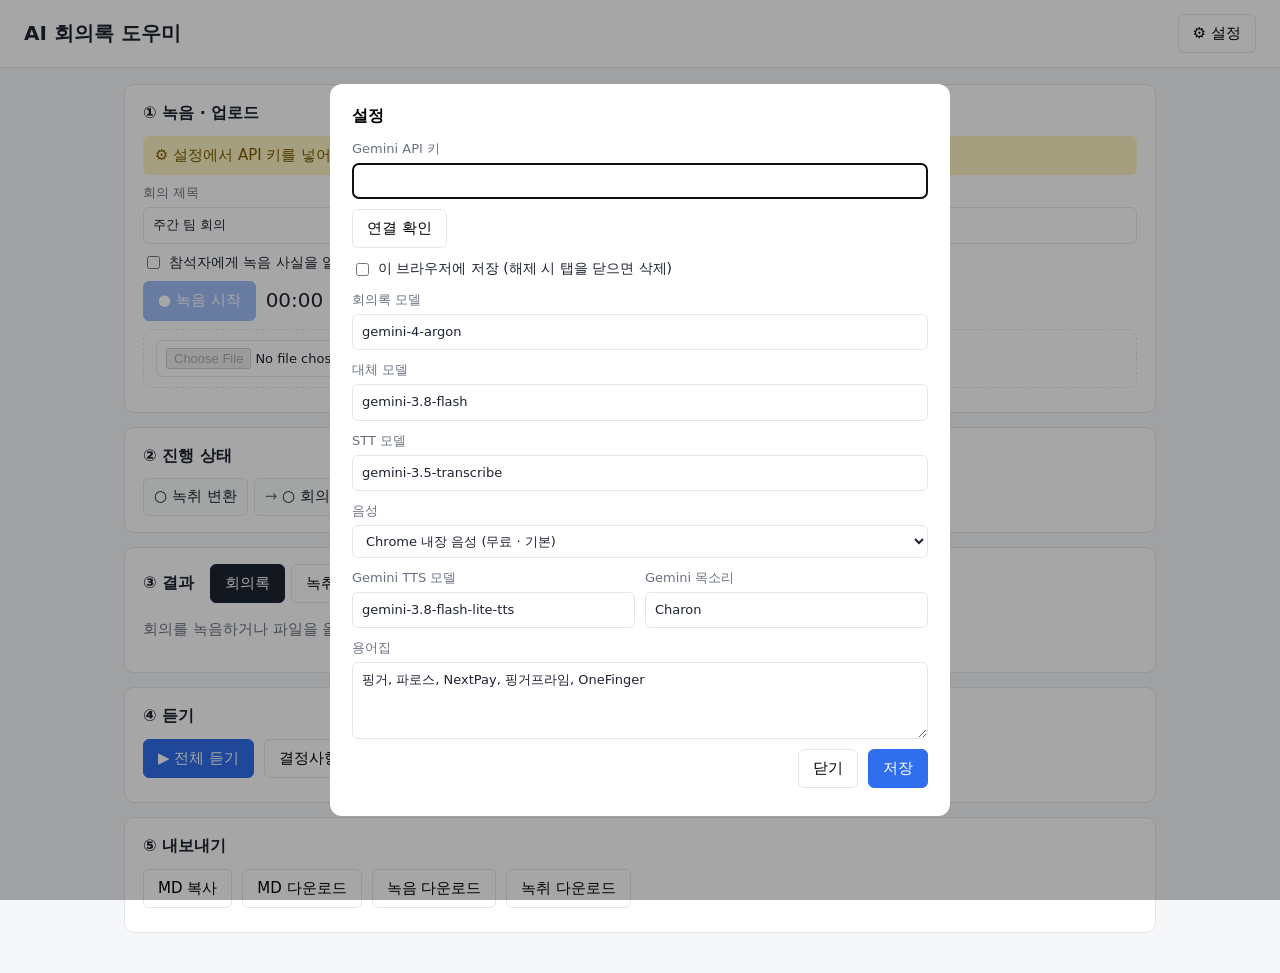
==== index.html @ 6602e7d9 "Add AI meeting minutes web app with audio/transcript upload Static page (index.html, app.js, style.c" ====
<!doctype html>
<html lang="ko">
<head>
  <meta charset="utf-8">
  <meta name="viewport" content="width=device-width, initial-scale=1">
  <title>AI 회의록 도우미</title>
  <link rel="stylesheet" href="style.css">
</head>
<body>
  <header>
    <h1>AI 회의록 도우미</h1>
    <button id="btnSettings" class="ghost">⚙ 설정</button>
  </header>

  <main>
    <section id="secRecord">
      <h2>① 녹음 · 업로드</h2>
      <p id="keyNotice" class="notice warn" hidden>⚙ 설정에서 API 키를 넣어 주세요.</p>
      <div class="row">
        <label>회의 제목 <input id="title" value="주간 팀 회의"></label>
        <label>참석자 <input id="participants" placeholder="김가람, 이도윤, 박서연 (선택)"></label>
      </div>
      <label class="check"><input type="checkbox" id="consent"> 참석자에게 녹음 사실을 알렸습니다</label>
      <div class="row controls">
        <button id="btnStart" class="primary" disabled>● 녹음 시작</button>
        <span id="timer" class="timer">00:00</span>
        <div class="meter"><div id="meterBar"></div></div>
        <button id="btnPause" disabled>Ⅱ 일시정지</button>
        <button id="btnStop" class="danger" disabled>■ 회의 종료</button>
      </div>
      <div class="row upload">
        <label class="file">
          <input type="file" id="fileInput" accept="audio/*,.webm,.m4a,.mp3,.wav,.ogg,.flac,.aac,.txt" disabled>
          <span>⬆ 녹음 파일 업로드 (mp3 · m4a · wav · webm …) 또는 녹취 .txt</span>
        </label>
      </div>
      <p id="recNotice" class="notice" hidden></p>
    </section>

    <section id="secPipeline">
      <h2>② 진행 상태</h2>
      <ol id="steps" class="steps"></ol>
      <p id="pipeNotice" class="notice" hidden></p>
    </section>

    <section id="secResult">
      <div class="tabs">
        <h2>③ 결과</h2>
        <button class="tab active" data-tab="minutes">회의록</button>
        <button class="tab" data-tab="transcript">녹취</button>
      </div>
      <div id="tabMinutes"><p class="muted">회의를 녹음하거나 파일을 올리면 여기에 회의록이 나옵니다.</p></div>
      <div id="tabTranscript" hidden><p class="muted">아직 녹취가 없습니다.</p></div>
    </section>

    <section id="secListen">
      <h2>④ 듣기</h2>
      <div class="row controls">
        <button data-say="full" class="primary">▶ 전체 듣기</button>
        <button data-say="decisions">결정사항만</button>
        <button data-say="actions">액션아이템만</button>
        <button id="btnSayStop">■ 정지</button>
        <label>속도
          <select id="rate">
            <option>0.8</option><option selected>1.0</option><option>1.25</option><option>1.5</option>
          </select>
        </label>
        <span id="ttsInfo" class="muted"></span>
      </div>
      <audio id="player" controls hidden></audio>
    </section>

    <section id="secExport">
      <h2>⑤ 내보내기</h2>
      <div class="row">
        <button id="btnCopyMd">MD 복사</button>
        <button id="btnDlMd">MD 다운로드</button>
        <button id="btnDlAudio">녹음 다운로드</button>
        <button id="btnDlTxt">녹취 다운로드</button>
      </div>
    </section>
  </main>

  <dialog id="dlgSettings">
    <form method="dialog" id="formSettings">
      <h2>설정</h2>
      <label>Gemini API 키 <input type="password" id="sKey" autocomplete="off"></label>
      <div class="row">
        <button type="button" id="btnTestKey">연결 확인</button>
        <span id="keyStatus" class="muted"></span>
      </div>
      <label class="check"><input type="checkbox" id="sPersist"> 이 브라우저에 저장 (해제 시 탭을 닫으면 삭제)</label>
      <label>회의록 모델 <input id="sMinutesModel"></label>
      <label>대체 모델 <input id="sFallbackModel"></label>
      <label>STT 모델 <input id="sSttModel"></label>
      <label>음성
        <select id="sVoiceEngine">
          <option value="chrome">Chrome 내장 음성 (무료 · 기본)</option>
          <option value="gemini">Gemini 음성</option>
        </select>
      </label>
      <div class="row">
        <label>Gemini TTS 모델 <input id="sTtsModel"></label>
        <label>Gemini 목소리 <input id="sTtsVoice" list="voiceList"></label>
        <datalist id="voiceList">
          <option value="Charon">Charon — 차분한 정보 전달형 남성</option>
          <option value="Sadaltager">Sadaltager — 박식한 전문가 톤 남성</option>
          <option value="Schedar">Schedar — 고른 톤 남성</option>
          <option value="Orus">Orus — 단단한 톤 남성</option>
          <option value="Kore">Kore — 단단한 톤 여성</option>
        </datalist>
      </div>
      <label>용어집 <textarea id="sGlossary" rows="3"></textarea></label>
      <div class="row end">
        <button type="button" id="btnCloseSettings">닫기</button>
        <button id="btnSaveSettings" value="save" class="primary">저장</button>
      </div>
    </form>
  </dialog>

  <script src="app.js"></script>
</body>
</html>
---- style.css ----
:root {
  --bg: #f6f7f9;
  --card: #fff;
  --text: #1d2330;
  --muted: #6b7280;
  --line: #e3e6eb;
  --primary: #2f6fed;
  --danger: #d93a3a;
  --ok: #1f9d55;
  --warn-bg: #fff4c2;
  --warn-text: #7a5a00;
}

* { box-sizing: border-box; }
body { margin: 0; background: var(--bg); color: var(--text); font: 15px/1.55 system-ui, -apple-system, "Apple SD Gothic Neo", "Malgun Gothic", sans-serif; }
header { display: flex; justify-content: space-between; align-items: center; padding: 14px 24px; background: var(--card); border-bottom: 1px solid var(--line); }
h1 { font-size: 20px; margin: 0; }
h2 { font-size: 16px; margin: 0 0 10px; }
main { max-width: 1080px; margin: 0 auto; padding: 16px 24px 40px; display: grid; gap: 14px; }
section { background: var(--card); border: 1px solid var(--line); border-radius: 10px; padding: 16px 18px; }

.row { display: flex; flex-wrap: wrap; gap: 10px; align-items: center; margin: 8px 0; }
.row.end { justify-content: flex-end; }
label { display: flex; flex-direction: column; gap: 4px; font-size: 13px; color: var(--muted); }
.row > label { flex: 1 1 220px; }
.controls > label { flex: 0 0 auto; flex-direction: row; align-items: center; gap: 6px; }
label.check { flex-direction: row; align-items: center; gap: 6px; color: var(--text); font-size: 14px; }
input, textarea, select { font: inherit; color: var(--text); padding: 7px 9px; border: 1px solid var(--line); border-radius: 6px; background: #fff; }

button { font: inherit; padding: 7px 14px; border: 1px solid var(--line); border-radius: 6px; background: #fff; cursor: pointer; }
button:hover:not(:disabled) { border-color: var(--primary); }
button:disabled { opacity: .45; cursor: not-allowed; }
button.primary { background: var(--primary); border-color: var(--primary); color: #fff; }
button.danger { background: var(--danger); border-color: var(--danger); color: #fff; }
button.ghost { background: transparent; }
button.small { padding: 2px 8px; font-size: 12px; }

.timer { font-variant-numeric: tabular-nums; font-size: 20px; min-width: 70px; }
.meter { width: 160px; height: 10px; background: var(--line); border-radius: 5px; overflow: hidden; }
#meterBar { height: 100%; width: 0; background: var(--ok); transition: width .1s; }

.file { flex-direction: row; align-items: center; gap: 8px; color: var(--text); border: 1px dashed var(--line); border-radius: 8px; padding: 10px 12px; cursor: pointer; }
.file input { max-width: 260px; }

.notice { margin: 8px 0 0; padding: 8px 12px; border-radius: 6px; background: #eef3ff; }
.notice.warn { background: var(--warn-bg); color: var(--warn-text); }
.notice.err { background: #fde8e8; color: #9b1c1c; }
.muted { color: var(--muted); }

.steps { display: flex; flex-wrap: wrap; gap: 6px; list-style: none; padding: 0; margin: 0; }
.steps li { padding: 6px 10px; border-radius: 6px; border: 1px solid var(--line); background: #fafbfc; }
.steps li.running { border-color: var(--primary); background: #eef3ff; }
.steps li.done { border-color: var(--ok); color: var(--ok); }
.steps li.failed { border-color: var(--danger); color: var(--danger); }
.steps li + li::before { content: "→ "; color: var(--muted); }

.tabs { display: flex; align-items: center; gap: 6px; margin-bottom: 10px; }
.tabs h2 { margin: 0 10px 0 0; }
.tab.active { background: var(--text); color: #fff; border-color: var(--text); }

.card { border-top: 1px solid var(--line); padding: 10px 0; }
.card h3 { font-size: 14px; margin: 0 0 6px; color: var(--muted); }
.card ul { margin: 0; padding-left: 20px; }
[contenteditable] { outline: none; border-radius: 4px; padding: 0 2px; }
[contenteditable]:hover, [contenteditable]:focus { background: #f0f4ff; }
.tbd { background: var(--warn-bg); color: var(--warn-text); font-weight: 600; }
.ev { display: inline-block; margin-left: 6px; padding: 0 6px; font-size: 12px; border-radius: 10px; background: #e8eefc; color: var(--primary); cursor: pointer; }
table { width: 100%; border-collapse: collapse; }
th, td { text-align: left; padding: 6px 8px; border-bottom: 1px solid var(--line); vertical-align: top; }
th { font-size: 13px; color: var(--muted); font-weight: 500; }
.badge { display: inline-block; padding: 2px 8px; border-radius: 10px; font-size: 12px; margin-right: 6px; }
.badge.ok { background: #e3f6ea; color: var(--ok); }
.badge.warn { background: var(--warn-bg); color: var(--warn-text); }

.transcript { font-family: ui-monospace, "SF Mono", Menlo, Consolas, monospace; font-size: 13px; }
.transcript div { padding: 2px 4px; border-radius: 4px; }
.transcript .hl { background: var(--warn-bg); }
.transcript .id { color: var(--primary); }
.transcript .t { color: var(--muted); }

dialog { border: none; border-radius: 12px; padding: 20px 22px; width: min(620px, 92vw); }
dialog::backdrop { background: rgba(0, 0, 0, .35); }
dialog form > label { margin: 10px 0; }
#player { width: 100%; margin-top: 8px; }
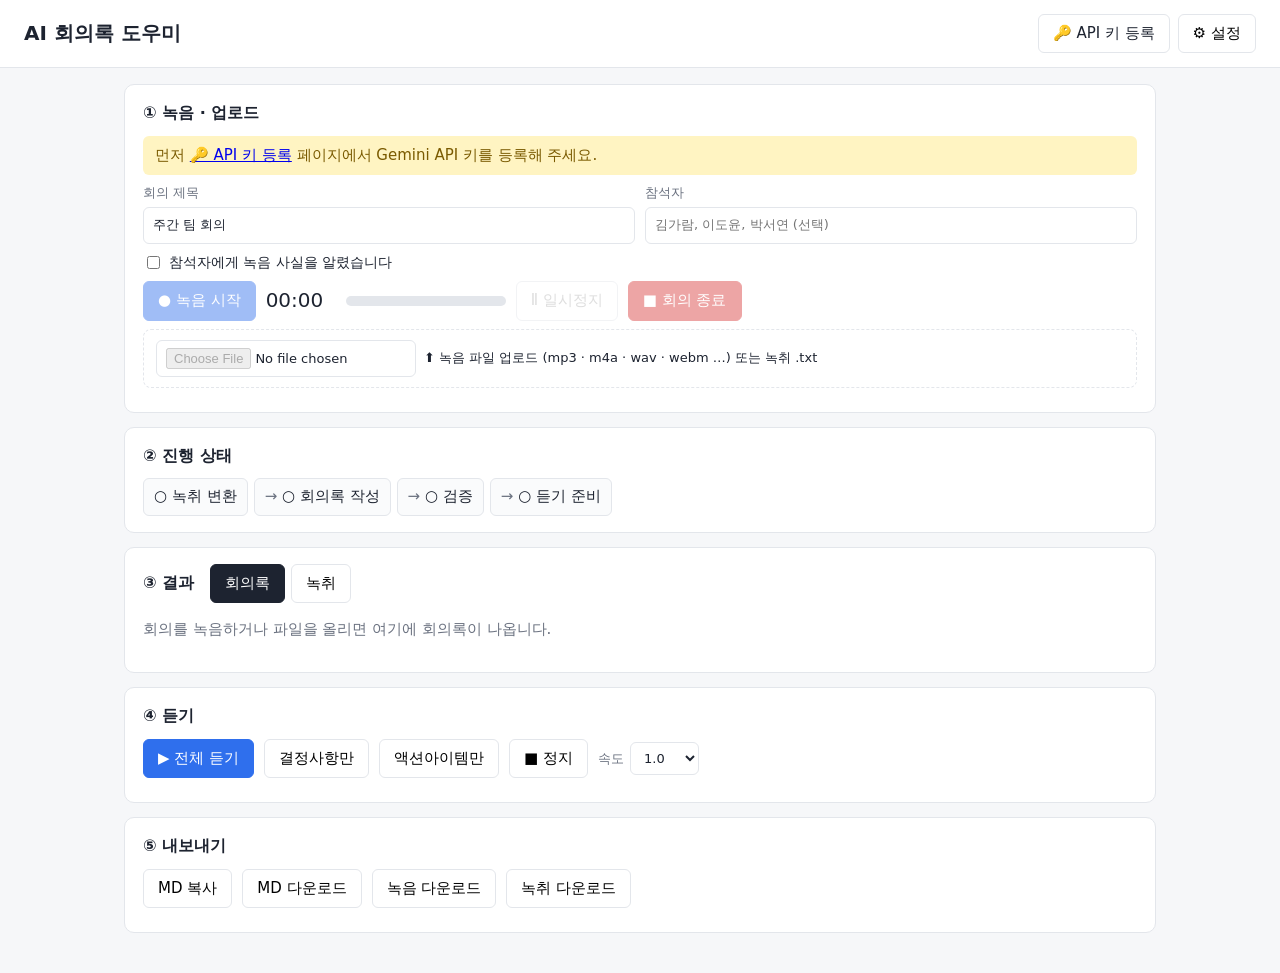
==== commit 1df3f361: "Add API key registration page and Vercel config key.html/key.js let a user register a Gemini API key" ====
--- a/index.html
+++ b/index.html
@@ -9,13 +9,16 @@
 <body>
   <header>
     <h1>AI 회의록 도우미</h1>
-    <button id="btnSettings" class="ghost">⚙ 설정</button>
+    <nav>
+      <a href="key.html" class="button">🔑 API 키 등록</a>
+      <button id="btnSettings" class="ghost">⚙ 설정</button>
+    </nav>
   </header>
 
   <main>
     <section id="secRecord">
       <h2>① 녹음 · 업로드</h2>
-      <p id="keyNotice" class="notice warn" hidden>⚙ 설정에서 API 키를 넣어 주세요.</p>
+      <p id="keyNotice" class="notice warn" hidden>먼저 <a href="key.html">🔑 API 키 등록</a> 페이지에서 Gemini API 키를 등록해 주세요.</p>
       <div class="row">
         <label>회의 제목 <input id="title" value="주간 팀 회의"></label>
         <label>참석자 <input id="participants" placeholder="김가람, 이도윤, 박서연 (선택)"></label>
--- a/style.css
+++ b/style.css
@@ -34,6 +34,11 @@
 button.danger { background: var(--danger); border-color: var(--danger); color: #fff; }
 button.ghost { background: transparent; }
 button.small { padding: 2px 8px; font-size: 12px; }
+a.button { display: inline-block; padding: 7px 14px; border: 1px solid var(--line); border-radius: 6px; color: var(--text); text-decoration: none; }
+a.button:hover { border-color: var(--primary); }
+header nav { display: flex; gap: 8px; }
+main.narrow { max-width: 680px; }
+.guide { margin: 0 0 10px; padding-left: 20px; }
 
 .timer { font-variant-numeric: tabular-nums; font-size: 20px; min-width: 70px; }
 .meter { width: 160px; height: 10px; background: var(--line); border-radius: 5px; overflow: hidden; }
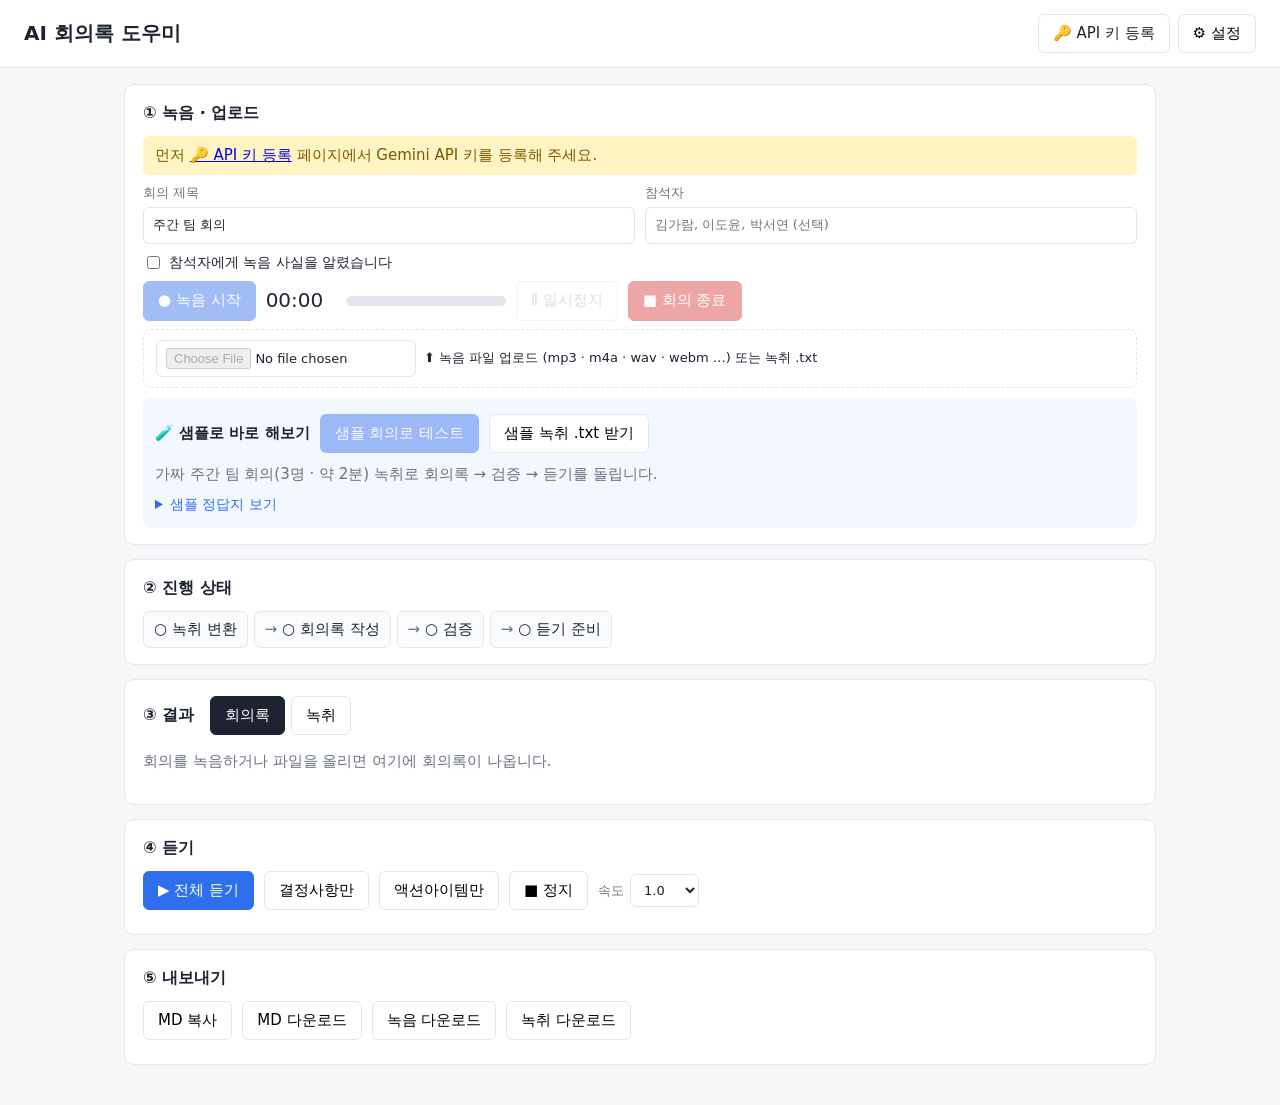
==== commit e5b4da10: "Add built-in sample meeting for one-click testing Embeds the PRD's fake weekly meeting script as a 1" ====
--- a/index.html
+++ b/index.html
@@ -36,6 +36,27 @@
           <input type="file" id="fileInput" accept="audio/*,.webm,.m4a,.mp3,.wav,.ogg,.flac,.aac,.txt" disabled>
           <span>⬆ 녹음 파일 업로드 (mp3 · m4a · wav · webm …) 또는 녹취 .txt</span>
         </label>
+      </div>
+      <div class="sample">
+        <div class="row">
+          <strong>🧪 샘플로 바로 해보기</strong>
+          <button id="btnSample" class="primary" disabled>샘플 회의로 테스트</button>
+          <button id="btnSampleTxt">샘플 녹취 .txt 받기</button>
+          <span class="muted">가짜 주간 팀 회의(3명 · 약 2분) 녹취로 회의록 → 검증 → 듣기를 돌립니다.</span>
+        </div>
+        <details>
+          <summary>샘플 정답지 보기</summary>
+          <table>
+            <tr><th>구분</th><th>내용</th><th>담당</th><th>기한</th></tr>
+            <tr><td>결정사항</td><td>가나상사 견적 할인율 10%</td><td>—</td><td>—</td></tr>
+            <tr><td>결정사항</td><td>데모 일정 10/28(수) 오후 2시 확정</td><td>—</td><td>—</td></tr>
+            <tr><td>액션아이템</td><td>견적서 수정 후 발송</td><td>이도윤</td><td>10/23(금)</td></tr>
+            <tr><td>액션아이템</td><td>데모 시나리오 초안 공유</td><td>박서연</td><td>10/26(월)</td></tr>
+            <tr><td>액션아이템</td><td>데모용 샘플 데이터 정리</td><td class="tbd">미정</td><td class="tbd">미정</td></tr>
+            <tr><td>보류</td><td>모바일 알림 기능 데모 포함 여부 — 예산 확인 필요</td><td>—</td><td>—</td></tr>
+            <tr><td>다음 회의</td><td>10/26(월) 오전 10시 · 안건: 모바일 알림 기능(예산)</td><td>—</td><td>—</td></tr>
+          </table>
+        </details>
       </div>
       <p id="recNotice" class="notice" hidden></p>
     </section>
--- a/style.css
+++ b/style.css
@@ -46,6 +46,10 @@
 
 .file { flex-direction: row; align-items: center; gap: 8px; color: var(--text); border: 1px dashed var(--line); border-radius: 8px; padding: 10px 12px; cursor: pointer; }
 .file input { max-width: 260px; }
+.sample { margin-top: 10px; padding: 8px 12px; border-radius: 8px; background: #f3f7ff; }
+.sample details { margin: 4px 0; font-size: 14px; }
+.sample summary { cursor: pointer; color: var(--primary); }
+.sample table { margin-top: 6px; background: #fff; }
 
 .notice { margin: 8px 0 0; padding: 8px 12px; border-radius: 6px; background: #eef3ff; }
 .notice.warn { background: var(--warn-bg); color: var(--warn-text); }
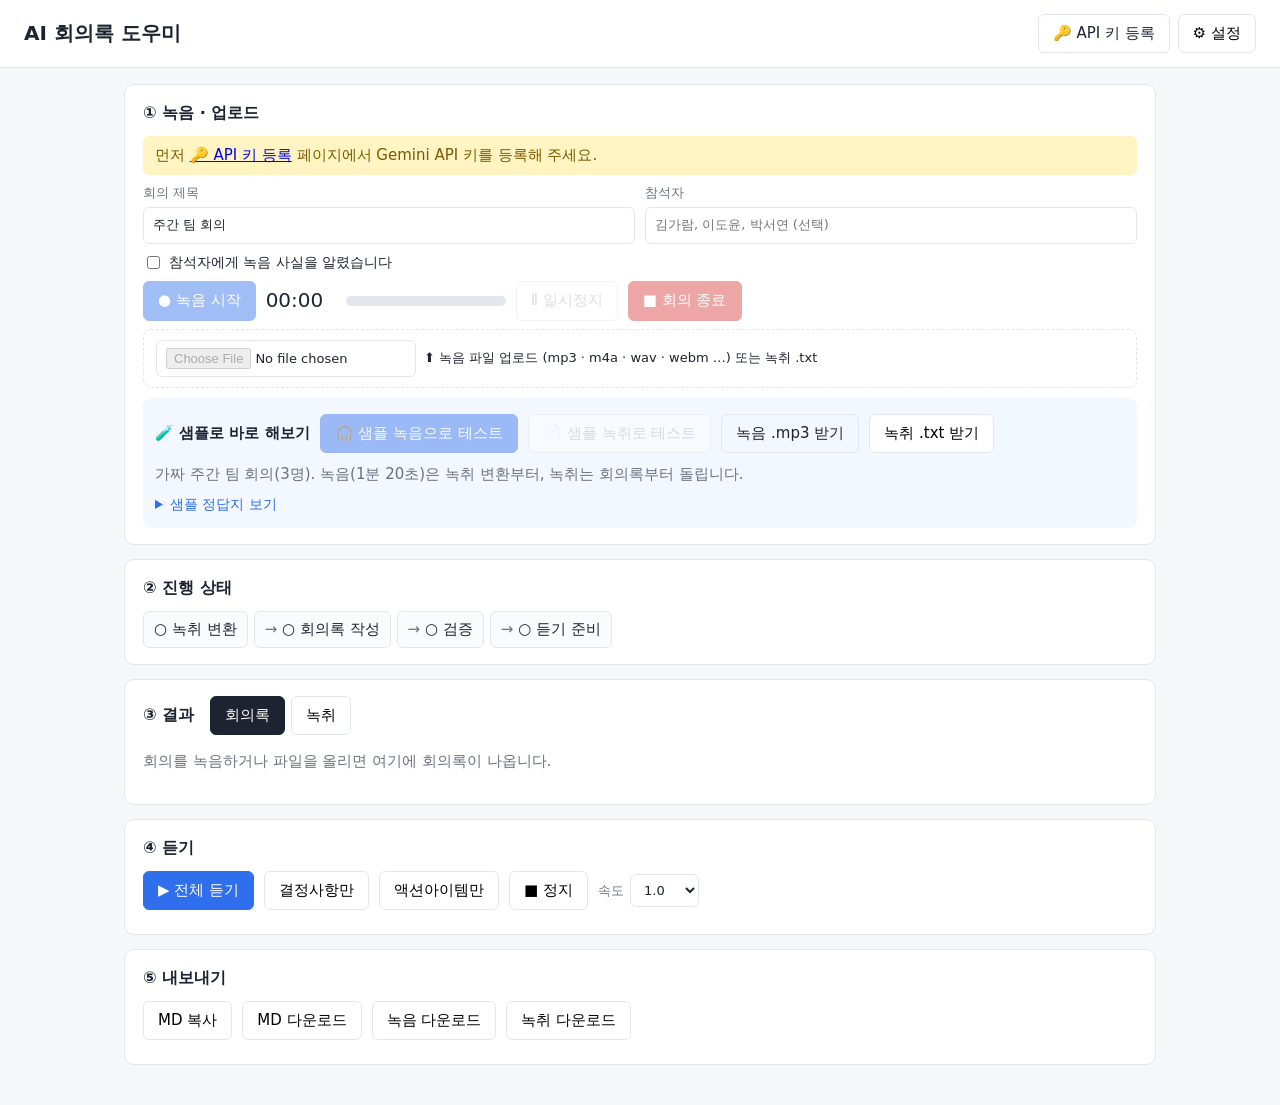
==== commit fcfd9843: "Add sample meeting recording to start tests from an audio file The built-in sample only covered the " ====
--- a/index.html
+++ b/index.html
@@ -40,9 +40,11 @@
       <div class="sample">
         <div class="row">
           <strong>🧪 샘플로 바로 해보기</strong>
-          <button id="btnSample" class="primary" disabled>샘플 회의로 테스트</button>
-          <button id="btnSampleTxt">샘플 녹취 .txt 받기</button>
-          <span class="muted">가짜 주간 팀 회의(3명 · 약 2분) 녹취로 회의록 → 검증 → 듣기를 돌립니다.</span>
+          <button id="btnSampleAudio" class="primary" disabled>🎧 샘플 녹음으로 테스트</button>
+          <button id="btnSample" disabled>📄 샘플 녹취로 테스트</button>
+          <a href="samples/sample_meeting.mp3" download class="button">녹음 .mp3 받기</a>
+          <button id="btnSampleTxt">녹취 .txt 받기</button>
+          <span class="muted">가짜 주간 팀 회의(3명). 녹음(1분 20초)은 녹취 변환부터, 녹취는 회의록부터 돌립니다.</span>
         </div>
         <details>
           <summary>샘플 정답지 보기</summary>
